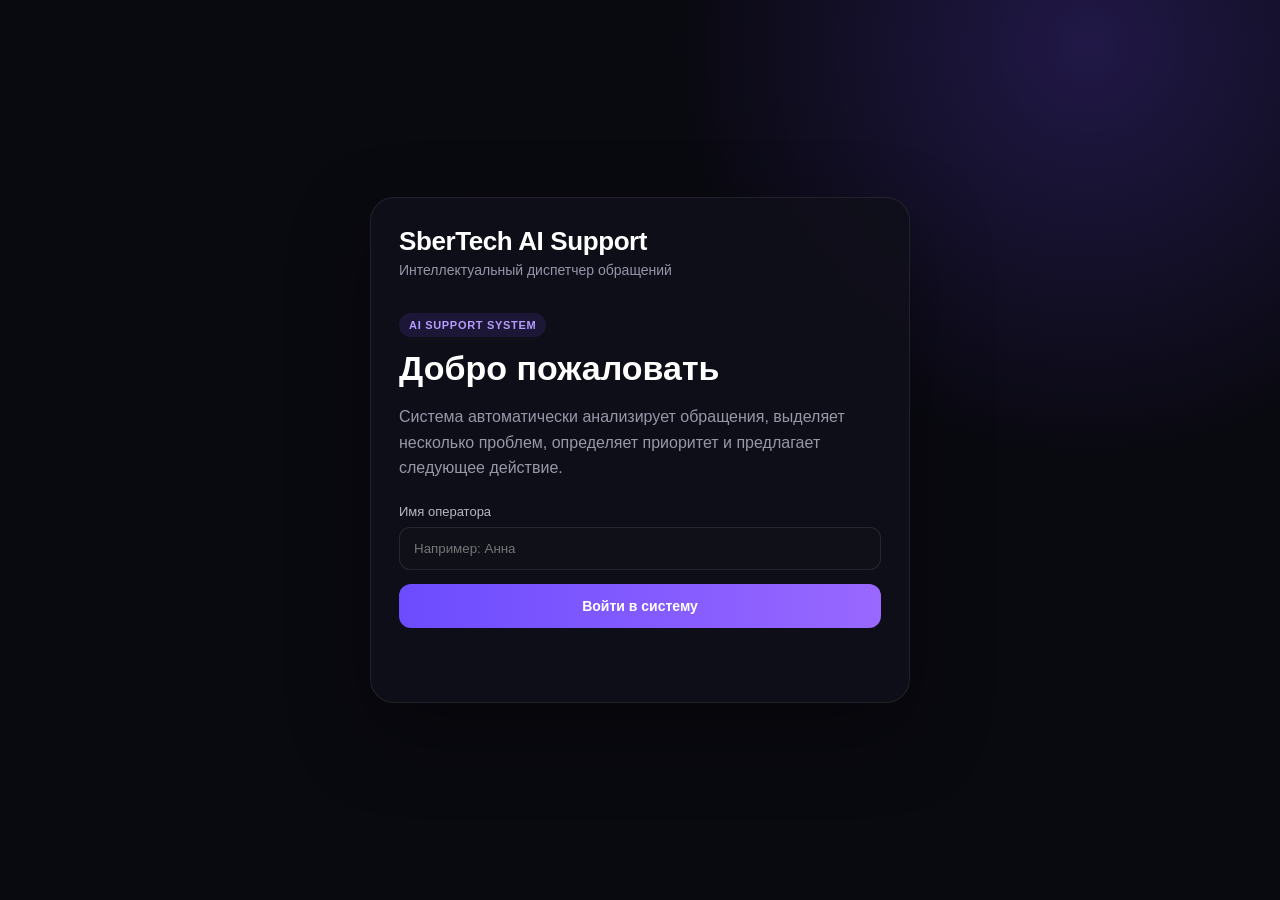
==== frontend/index.html @ ca97415d "Добавили frontend" ====
<!DOCTYPE html>
<html lang="ru">

<head>
    <meta charset="UTF-8">

    <meta
        name="viewport"
        content="width=device-width, initial-scale=1.0"
    >

    <title>SberTech AI Support</title>

    <link
        rel="stylesheet"
        href="css/style.css"
    >
</head>


<body class="login-page">

    <div class="login-wrapper">

        <div class="login-card">

            <div class="brand">

                <img
                    src="assets/logo.png"
                    alt="SberTech"
                    class="brand-logo"
                    onerror="this.style.display='none'"
                >

                <div>
                    <div class="brand-title">
                        SberTech AI Support
                    </div>

                    <div class="brand-subtitle">
                        Интеллектуальный диспетчер обращений
                    </div>
                </div>

            </div>


            <div class="login-content">

                <div class="badge">
                    AI SUPPORT SYSTEM
                </div>

                <h1>
                    Добро пожаловать
                </h1>

                <p>
                    Система автоматически анализирует обращения,
                    выделяет несколько проблем, определяет приоритет
                    и предлагает следующее действие.
                </p>


                <label for="operatorName">
                    Имя оператора
                </label>

                <input
                    id="operatorName"
                    class="input"
                    type="text"
                    placeholder="Например: Анна"
                >


                <button
                    id="loginButton"
                    class="primary-button"
                >
                    Войти в систему
                </button>


                <p
                    id="loginError"
                    class="error-text"
                ></p>

            </div>

        </div>

    </div>


    <script src="js/auth.js"></script>

</body>

</html>
---- frontend/css/style.css ----
/* =========================================
   ОБЩИЕ НАСТРОЙКИ
========================================= */

* {
    box-sizing: border-box;
}


html {
    scroll-behavior: smooth;
}


body {
    margin: 0;

    min-height: 100vh;

    font-family:
        Inter,
        Arial,
        Helvetica,
        sans-serif;

    background:
        radial-gradient(
            circle at 85% 5%,
            rgba(112, 74, 255, 0.23),
            transparent 30%
        ),
        #090910;

    color: #ffffff;
}


/* =========================================
   ОСНОВНОЙ КОНТЕЙНЕР
========================================= */

.app-container {
    width: 100%;

    max-width: 1550px;

    margin: 0 auto;

    padding:
        28px
        34px
        50px;
}


/* =========================================
   HEADER
========================================= */

.header {
    display: flex;

    justify-content: space-between;

    align-items: center;

    gap: 25px;

    margin-bottom: 28px;
}


.brand {
    display: flex;

    align-items: center;

    gap: 14px;
}


.brand-logo {
    width: 46px;
    height: 46px;

    object-fit: contain;

    border-radius: 12px;
}


.brand-title {
    font-size: 26px;

    font-weight: 800;

    letter-spacing: -0.4px;
}


.brand-subtitle {
    margin-top: 5px;

    color: #9696a8;

    font-size: 14px;
}


.header-right {
    display: flex;

    align-items: center;

    gap: 15px;
}


.online-status {
    display: flex;

    align-items: center;

    gap: 8px;

    padding:
        10px
        15px;

    background:
        rgba(71, 220, 145, 0.10);

    color: #63e7a6;

    border:
        1px solid
        rgba(71, 220, 145, 0.18);

    border-radius: 999px;

    font-size: 13px;
}


.online-dot {
    width: 8px;
    height: 8px;

    background: #50e49a;

    border-radius: 50%;

    box-shadow:
        0 0 12px
        rgba(80, 228, 154, 0.9);
}


.operator-name {
    color: #a8a8b7;

    font-size: 14px;
}


/* =========================================
   МЕТРИКИ
========================================= */

.metrics {
    display: grid;

    grid-template-columns:
        repeat(4, 1fr);

    gap: 15px;

    margin-bottom: 24px;
}


.metric-card {
    background:
        rgba(255, 255, 255, 0.035);

    border:
        1px solid
        rgba(255, 255, 255, 0.075);

    border-radius: 16px;

    padding: 17px 19px;
}


.metric-label {
    color: #8f8fa1;

    font-size: 13px;
}


.metric-value {
    margin-top: 7px;

    font-size: 25px;

    font-weight: 750;
}


/* =========================================
   ОСНОВНАЯ СЕТКА
========================================= */

.main-grid {
    display: grid;

    grid-template-columns:
        0.9fr
        1.35fr
        0.9fr;

    gap: 20px;

    align-items: start;
}


.panel {
    background:
        rgba(255, 255, 255, 0.025);

    border:
        1px solid
        rgba(255, 255, 255, 0.075);

    border-radius: 21px;

    padding: 22px;

    min-height: 530px;
}


.section-header {
    display: flex;

    align-items: flex-start;

    justify-content: space-between;

    gap: 15px;
}


.section-title {
    font-size: 19px;

    font-weight: 700;
}


.section-description {
    margin-top: 6px;

    margin-bottom: 20px;

    color: #8d8d9e;

    font-size: 13px;

    line-height: 1.5;
}


/* =========================================
   TEXTAREA
========================================= */

.message-input {
    display: block;

    width: 100%;

    height: 270px;

    resize: vertical;

    padding: 16px;

    background: #101018;

    color: white;

    border:
        1px solid
        rgba(255, 255, 255, 0.09);

    border-radius: 14px;

    outline: none;

    font: inherit;

    font-size: 14px;

    line-height: 1.55;

    transition:
        border-color 0.2s,
        box-shadow 0.2s;
}


.message-input::placeholder {
    color: #626273;
}


.message-input:focus {
    border-color: #7958ff;

    box-shadow:
        0 0 0 3px
        rgba(121, 88, 255, 0.10);
}


/* =========================================
   КНОПКИ
========================================= */

button {
    font-family: inherit;
}


.primary-button {
    width: 100%;

    margin-top: 14px;

    padding:
        14px
        16px;

    border: none;

    border-radius: 12px;

    background:
        linear-gradient(
            90deg,
            #6c4cff,
            #9968ff
        );

    color: white;

    font-size: 14px;

    font-weight: 700;

    cursor: pointer;

    transition:
        transform 0.15s,
        opacity 0.15s;
}


.primary-button:hover {
    opacity: 0.92;

    transform:
        translateY(-1px);
}


.primary-button:disabled {
    opacity: 0.55;

    cursor: not-allowed;

    transform: none;
}


.secondary-button {
    padding:
        9px
        12px;

    border:
        1px solid
        rgba(255, 255, 255, 0.10);

    border-radius: 9px;

    background:
        rgba(255, 255, 255, 0.055);

    color: white;

    cursor: pointer;
}


.secondary-button:hover {
    background:
        rgba(255, 255, 255, 0.09);
}


/* =========================================
   ПРИМЕР
========================================= */

.example-box {
    margin-top: 18px;

    padding: 15px;

    background:
        rgba(255, 255, 255, 0.025);

    border:
        1px solid
        rgba(255, 255, 255, 0.06);

    border-radius: 13px;
}


.example-title {
    color: #bba3ff;

    font-size: 12px;

    font-weight: 700;

    text-transform: uppercase;

    letter-spacing: 0.7px;
}


.example-box p {
    margin:
        10px
        0
        13px;

    color: #aaaaba;

    font-size: 13px;

    line-height: 1.55;
}


/* =========================================
   AI РЕЗУЛЬТАТЫ
========================================= */

.problem-card {
    margin-bottom: 15px;

    padding: 18px;

    background:
        linear-gradient(
            145deg,
            #161621,
            #201a34
        );

    border:
        1px solid
        rgba(255, 255, 255, 0.075);

    border-radius: 17px;
}


.problem-top {
    display: flex;

    align-items: center;

    justify-content: space-between;

    gap: 15px;
}


.problem-number {
    display: inline-block;

    padding:
        5px
        9px;

    background:
        rgba(121, 88, 255, 0.14);

    color: #b79fff;

    border-radius: 999px;

    font-size: 11px;

    font-weight: 700;
}


.problem-card h3 {
    margin:
        13px
        0
        7px;

    font-size: 18px;
}


.problem-description {
    margin: 0;

    color: #b0b0bf;

    font-size: 13px;

    line-height: 1.55;
}


.info-grid {
    display: grid;

    grid-template-columns:
        repeat(2, 1fr);

    gap: 10px;

    margin-top: 15px;
}


.info-item {
    padding: 11px;

    background:
        rgba(255, 255, 255, 0.025);

    border-radius: 10px;
}


.info-label {
    color: #777789;

    font-size: 10px;

    text-transform: uppercase;

    letter-spacing: 0.6px;
}


.info-value {
    margin-top: 5px;

    font-size: 13px;
}


.confidence {
    color: #5be09b;
}


.missing-box {
    margin-top: 14px;

    padding: 12px;

    color: #ffc870;

    background:
        rgba(255, 190, 87, 0.065);

    border:
        1px solid
        rgba(255, 190, 87, 0.10);

    border-radius: 10px;

    font-size: 13px;

    line-height: 1.5;
}


.complete-box {
    margin-top: 14px;

    padding: 12px;

    color: #5ee5a1;

    background:
        rgba(71, 220, 145, 0.055);

    border-radius: 10px;

    font-size: 13px;
}


/* =========================================
   ПРИОРИТЕТЫ
========================================= */

.priority {
    display: inline-flex;

    align-items: center;

    padding:
        5px
        9px;

    border-radius: 999px;

    font-size: 11px;

    font-weight: 700;

    text-transform: uppercase;
}


.priority-low {
    color: #6ce3ac;

    background:
        rgba(66, 207, 143, 0.12);
}


.priority-medium {
    color: #ffd179;

    background:
        rgba(255, 193, 87, 0.12);
}


.priority-high {
    color: #ff9a78;

    background:
        rgba(255, 112, 76, 0.13);
}


.priority-critical {
    color: #ff7180;

    background:
        rgba(255, 64, 90, 0.16);
}


/* =========================================
   ACTIONS
========================================= */

.action-card {
    margin-bottom: 14px;

    padding: 16px;

    background: #111119;

    border-left:
        3px solid #7753ff;

    border-radius: 11px;
}


.action-category {
    color: #8d75e8;

    font-size: 10px;

    font-weight: 700;

    text-transform: uppercase;

    letter-spacing: 0.7px;
}


.action-title {
    margin-top: 7px;

    font-weight: 700;

    font-size: 14px;
}


.action-response {
    margin-top: 10px;

    color: #a8a8b8;

    font-size: 12px;

    line-height: 1.55;
}


.empty-action {
    margin-top: 30px;

    color: #737385;

    text-align: center;

    line-height: 1.6;
}


/* =========================================
   EMPTY STATE
========================================= */

.empty-state {
    padding:
        70px
        20px;

    text-align: center;

    color: #7e7e90;
}


.empty-icon {
    margin-bottom: 15px;

    color: #9a7aff;

    font-size: 32px;
}


.empty-state h3 {
    margin-bottom: 8px;

    color: #b6b6c2;

    font-size: 16px;
}


.empty-state p {
    margin: 0;

    font-size: 13px;

    line-height: 1.6;
}


/* =========================================
   СЧЁТЧИК
========================================= */

.counter {
    padding:
        6px
        10px;

    background:
        rgba(121, 88, 255, 0.12);

    color: #b49cff;

    border-radius: 999px;

    font-size: 11px;
}


/* =========================================
   LOADING
========================================= */

.loading {
    display: flex;

    align-items: center;

    justify-content: center;

    gap: 12px;

    padding: 80px 20px;

    color: #aaaabb;
}


.spinner {
    width: 22px;
    height: 22px;

    border:
        3px solid
        rgba(255, 255, 255, 0.10);

    border-top-color: #8a65ff;

    border-radius: 50%;

    animation:
        spin 0.8s
        linear
        infinite;
}


@keyframes spin {
    to {
        transform:
            rotate(360deg);
    }
}


/* =========================================
   ОШИБКА
========================================= */

.error-box {
    margin-top: 20px;

    padding: 14px;

    color: #ff8791;

    background:
        rgba(255, 75, 94, 0.08);

    border:
        1px solid
        rgba(255, 75, 94, 0.13);

    border-radius: 11px;

    font-size: 13px;
}


.error-text {
    min-height: 20px;

    color: #ff7786;

    font-size: 13px;
}


/* =========================================
   LOGIN PAGE
========================================= */

.login-page {
    display: flex;

    align-items: center;

    justify-content: center;
}


.login-wrapper {
    width: 100%;

    max-width: 600px;

    padding: 30px;
}


.login-card {
    padding: 28px;

    background:
        rgba(16, 16, 26, 0.86);

    border:
        1px solid
        rgba(255, 255, 255, 0.08);

    border-radius: 24px;

    box-shadow:
        0 30px 80px
        rgba(0, 0, 0, 0.35);
}


.login-content {
    margin-top: 35px;
}


.login-content h1 {
    margin:
        12px
        0;

    font-size: 34px;
}


.login-content p {
    color: #9797a8;

    line-height: 1.6;
}


.badge {
    display: inline-block;

    padding:
        6px
        10px;

    color: #b69cff;

    background:
        rgba(121, 88, 255, 0.13);

    border-radius: 999px;

    font-size: 11px;

    font-weight: 700;

    letter-spacing: 0.7px;
}


.login-content label {
    display: block;

    margin:
        23px
        0
        8px;

    color: #b8b8c5;

    font-size: 13px;
}


.input {
    width: 100%;

    padding: 13px 14px;

    background: #101018;

    color: white;

    border:
        1px solid
        rgba(255,255,255,0.09);

    border-radius: 11px;

    outline: none;
}


.input:focus {
    border-color: #7958ff;
}


/* =========================================
   UTILITY
========================================= */

.hidden {
    display: none !important;
}


/* =========================================
   АДАПТИВ
========================================= */

@media (
    max-width: 1100px
) {

    .main-grid {
        grid-template-columns:
            1fr
            1fr;
    }

    .action-panel {
        grid-column:
            1 / -1;

        min-height: auto;
    }
}


@media (
    max-width: 800px
) {

    .app-container {
        padding: 20px;
    }


    .header {
        flex-direction: column;

        align-items: flex-start;
    }


    .metrics {
        grid-template-columns:
            repeat(2, 1fr);
    }


    .main-grid {
        grid-template-columns:
            1fr;
    }


    .action-panel {
        grid-column: auto;
    }


    .panel {
        min-height: auto;
    }
}


@media (
    max-width: 500px
) {

    .metrics {
        grid-template-columns:
            1fr;
    }


    .info-grid {
        grid-template-columns:
            1fr;
    }
}
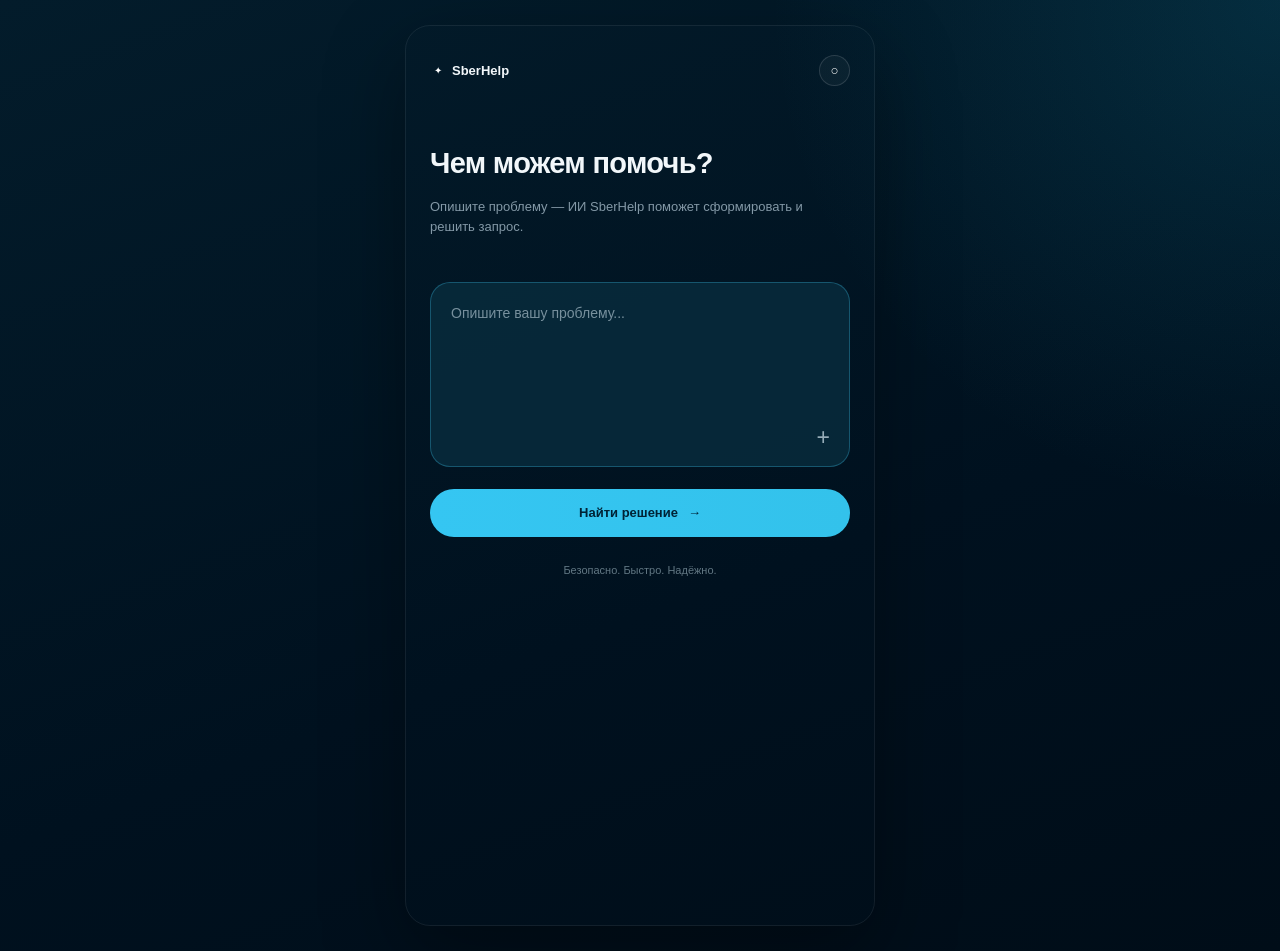
==== commit 33277985: "frontend" ====
--- a/frontend/index.html
+++ b/frontend/index.html
@@ -9,7 +9,7 @@
         content="width=device-width, initial-scale=1.0"
     >
 
-    <title>SberTech AI Support</title>
+    <title>SberHelp</title>
 
     <link
         rel="stylesheet"
@@ -17,85 +17,56 @@
     >
 </head>
 
+<body>
 
-<body class="login-page">
+    <div class="app">
 
-    <div class="login-wrapper">
+        <!-- ШАПКА -->
 
-        <div class="login-card">
+        <header class="header">
 
             <div class="brand">
 
                 <img
                     src="assets/logo.png"
-                    alt="SberTech"
+                    alt="SberHelp"
                     class="brand-logo"
                     onerror="this.style.display='none'"
                 >
 
-                <div>
-                    <div class="brand-title">
-                        SberTech AI Support
-                    </div>
+                <span class="brand-dot">
+                    ✦
+                </span>
 
-                    <div class="brand-subtitle">
-                        Интеллектуальный диспетчер обращений
-                    </div>
-                </div>
+                <span class="brand-name">
+                    SberHelp
+                </span>
 
             </div>
 
 
-            <div class="login-content">
+            <button
+                class="profile-button"
+                type="button"
+                aria-label="Профиль"
+            >
+                ○
+            </button>
 
-                <div class="badge">
-                    AI SUPPORT SYSTEM
-                </div>
-
-                <h1>
-                    Добро пожаловать
-                </h1>
-
-                <p>
-                    Система автоматически анализирует обращения,
-                    выделяет несколько проблем, определяет приоритет
-                    и предлагает следующее действие.
-                </p>
+        </header>
 
 
-                <label for="operatorName">
-                    Имя оператора
-                </label>
+        <!-- СЮДА JS БУДЕТ ВСТАВЛЯТЬ ЭКРАНЫ -->
 
-                <input
-                    id="operatorName"
-                    class="input"
-                    type="text"
-                    placeholder="Например: Анна"
-                >
-
-
-                <button
-                    id="loginButton"
-                    class="primary-button"
-                >
-                    Войти в систему
-                </button>
-
-
-                <p
-                    id="loginError"
-                    class="error-text"
-                ></p>
-
-            </div>
-
-        </div>
+        <main
+            id="screen"
+            class="screen"
+        ></main>
 
     </div>
 
 
-    <script src="js/auth.js"></script>
+    <script src="js/chat.js"></script>
 
 </body>
 
--- a/frontend/css/style.css
+++ b/frontend/css/style.css
@@ -1,364 +1,375 @@
-/* =========================================
-   ОБЩИЕ НАСТРОЙКИ
-========================================= */
+/* =====================================================
+   ОСНОВНЫЕ НАСТРОЙКИ
+===================================================== */
 
 * {
     box-sizing: border-box;
 }
 
 
-html {
-    scroll-behavior: smooth;
-}
-
-
+:root {
+
+    --bg-main: #00111f;
+
+    --bg-secondary: #062334;
+
+    --bg-card: #092b3c;
+
+    --border: rgba(
+        75,
+        201,
+        241,
+        0.23
+    );
+
+    --text-main: #f2f7fa;
+
+    --text-muted: #8398a6;
+
+    --cyan: #34c7f3;
+
+    --cyan-dark: #1596b7;
+
+    --green: #24d189;
+
+    --green-dark: #18aa71;
+
+    --error: #ff6473;
+}
+
+
+html,
 body {
+
     margin: 0;
 
-    min-height: 100vh;
+    min-height: 100%;
+
+    background:
+        radial-gradient(
+            circle at 100% 0%,
+            rgba(20, 150, 183, 0.18),
+            transparent 32%
+        ),
+        linear-gradient(
+            160deg,
+            #031c2b 0%,
+            #00111f 60%,
+            #000d18 100%
+        );
+
+    color: var(--text-main);
 
     font-family:
         Inter,
         Arial,
         Helvetica,
         sans-serif;
-
-    background:
-        radial-gradient(
-            circle at 85% 5%,
-            rgba(112, 74, 255, 0.23),
-            transparent 30%
-        ),
-        #090910;
-
-    color: #ffffff;
-}
-
-
-/* =========================================
-   ОСНОВНОЙ КОНТЕЙНЕР
-========================================= */
-
-.app-container {
+}
+
+
+body {
+
+    min-height: 100vh;
+}
+
+
+/* =====================================================
+   ПРИЛОЖЕНИЕ
+===================================================== */
+
+.app {
+
     width: 100%;
 
-    max-width: 1550px;
+    max-width: 470px;
+
+    min-height: 100vh;
 
     margin: 0 auto;
 
     padding:
-        28px
-        34px
-        50px;
-}
-
-
-/* =========================================
+        22px
+        24px
+        32px;
+}
+
+
+/* =====================================================
    HEADER
-========================================= */
+===================================================== */
 
 .header {
+
     display: flex;
 
     justify-content: space-between;
 
     align-items: center;
 
-    gap: 25px;
-
-    margin-bottom: 28px;
+    height: 45px;
 }
 
 
 .brand {
+
     display: flex;
 
     align-items: center;
 
-    gap: 14px;
+    gap: 7px;
 }
 
 
 .brand-logo {
-    width: 46px;
-    height: 46px;
+
+    width: 20px;
+
+    height: 20px;
 
     object-fit: contain;
-
-    border-radius: 12px;
-}
-
-
-.brand-title {
-    font-size: 26px;
-
-    font-weight: 800;
-
-    letter-spacing: -0.4px;
-}
-
-
-.brand-subtitle {
-    margin-top: 5px;
-
-    color: #9696a8;
+}
+
+
+.brand-dot {
+
+    display: flex;
+
+    align-items: center;
+
+    justify-content: center;
+
+    width: 15px;
+
+    height: 15px;
+
+    color: white;
+
+    font-size: 10px;
+}
+
+
+.brand-name {
+
+    font-size: 13px;
+
+    font-weight: 600;
+}
+
+
+.profile-button {
+
+    display: flex;
+
+    align-items: center;
+
+    justify-content: center;
+
+    width: 31px;
+
+    height: 31px;
+
+    border:
+
+        1px solid
+        rgba(255,255,255,0.13);
+
+    border-radius: 50%;
+
+    background:
+        rgba(255,255,255,0.035);
+
+    color: white;
+
+    cursor: pointer;
+}
+
+
+/* =====================================================
+   СТРАНИЦА
+===================================================== */
+
+.screen {
+
+    width: 100%;
+}
+
+
+.page {
+
+    min-height:
+        calc(100vh - 100px);
+}
+
+
+.page-content {
+
+    padding-top: 55px;
+}
+
+
+.page-title {
+
+    max-width: 370px;
+
+    margin: 0;
+
+    color: var(--text-main);
+
+    font-size: 29px;
+
+    line-height: 1.08;
+
+    font-weight: 750;
+
+    letter-spacing: -0.7px;
+}
+
+
+.page-description {
+
+    max-width: 380px;
+
+    margin:
+        18px
+        0
+        0;
+
+    color: var(--text-muted);
+
+    font-size: 13px;
+
+    line-height: 1.55;
+}
+
+
+/* =====================================================
+   START
+===================================================== */
+
+.input-card {
+
+    position: relative;
+
+    margin-top: 44px;
+}
+
+
+.large-textarea {
+
+    display: block;
+
+    width: 100%;
+
+    height: 185px;
+
+    resize: none;
+
+    padding:
+        20px
+        20px
+        42px;
+
+    color: white;
+
+    background:
+        rgba(8, 45, 62, 0.82);
+
+    border:
+
+        1px solid
+        rgba(61, 196, 235, 0.30);
+
+    border-radius: 20px;
+
+    outline: none;
+
+    font-family: inherit;
 
     font-size: 14px;
-}
-
-
-.header-right {
+
+    line-height: 1.5;
+
+    transition: 0.2s;
+}
+
+
+.large-textarea::placeholder {
+
+    color: #77909d;
+}
+
+
+.large-textarea:focus {
+
+    border-color: var(--cyan);
+
+    box-shadow:
+
+        0 0 0 3px
+        rgba(52,199,243,0.07);
+}
+
+
+.input-plus {
+
+    position: absolute;
+
+    right: 20px;
+
+    bottom: 16px;
+
+    color: #96acb8;
+
+    font-size: 23px;
+}
+
+
+/* =====================================================
+   КНОПКИ
+===================================================== */
+
+button {
+
+    font-family: inherit;
+}
+
+
+.main-button {
+
     display: flex;
 
+    justify-content: center;
+
     align-items: center;
 
-    gap: 15px;
-}
-
-
-.online-status {
-    display: flex;
-
-    align-items: center;
-
-    gap: 8px;
+    gap: 10px;
+
+    width: 100%;
+
+    min-height: 48px;
+
+    margin-top: 22px;
 
     padding:
-        10px
-        15px;
-
-    background:
-        rgba(71, 220, 145, 0.10);
-
-    color: #63e7a6;
-
-    border:
-        1px solid
-        rgba(71, 220, 145, 0.18);
-
-    border-radius: 999px;
-
-    font-size: 13px;
-}
-
-
-.online-dot {
-    width: 8px;
-    height: 8px;
-
-    background: #50e49a;
-
-    border-radius: 50%;
-
-    box-shadow:
-        0 0 12px
-        rgba(80, 228, 154, 0.9);
-}
-
-
-.operator-name {
-    color: #a8a8b7;
-
-    font-size: 14px;
-}
-
-
-/* =========================================
-   МЕТРИКИ
-========================================= */
-
-.metrics {
-    display: grid;
-
-    grid-template-columns:
-        repeat(4, 1fr);
-
-    gap: 15px;
-
-    margin-bottom: 24px;
-}
-
-
-.metric-card {
-    background:
-        rgba(255, 255, 255, 0.035);
-
-    border:
-        1px solid
-        rgba(255, 255, 255, 0.075);
-
-    border-radius: 16px;
-
-    padding: 17px 19px;
-}
-
-
-.metric-label {
-    color: #8f8fa1;
-
-    font-size: 13px;
-}
-
-
-.metric-value {
-    margin-top: 7px;
-
-    font-size: 25px;
-
-    font-weight: 750;
-}
-
-
-/* =========================================
-   ОСНОВНАЯ СЕТКА
-========================================= */
-
-.main-grid {
-    display: grid;
-
-    grid-template-columns:
-        0.9fr
-        1.35fr
-        0.9fr;
-
-    gap: 20px;
-
-    align-items: start;
-}
-
-
-.panel {
-    background:
-        rgba(255, 255, 255, 0.025);
-
-    border:
-        1px solid
-        rgba(255, 255, 255, 0.075);
-
-    border-radius: 21px;
-
-    padding: 22px;
-
-    min-height: 530px;
-}
-
-
-.section-header {
-    display: flex;
-
-    align-items: flex-start;
-
-    justify-content: space-between;
-
-    gap: 15px;
-}
-
-
-.section-title {
-    font-size: 19px;
-
-    font-weight: 700;
-}
-
-
-.section-description {
-    margin-top: 6px;
-
-    margin-bottom: 20px;
-
-    color: #8d8d9e;
-
-    font-size: 13px;
-
-    line-height: 1.5;
-}
-
-
-/* =========================================
-   TEXTAREA
-========================================= */
-
-.message-input {
-    display: block;
-
-    width: 100%;
-
-    height: 270px;
-
-    resize: vertical;
-
-    padding: 16px;
-
-    background: #101018;
-
-    color: white;
-
-    border:
-        1px solid
-        rgba(255, 255, 255, 0.09);
-
-    border-radius: 14px;
-
-    outline: none;
-
-    font: inherit;
-
-    font-size: 14px;
-
-    line-height: 1.55;
-
-    transition:
-        border-color 0.2s,
-        box-shadow 0.2s;
-}
-
-
-.message-input::placeholder {
-    color: #626273;
-}
-
-
-.message-input:focus {
-    border-color: #7958ff;
-
-    box-shadow:
-        0 0 0 3px
-        rgba(121, 88, 255, 0.10);
-}
-
-
-/* =========================================
-   КНОПКИ
-========================================= */
-
-button {
-    font-family: inherit;
-}
-
-
-.primary-button {
-    width: 100%;
-
-    margin-top: 14px;
-
-    padding:
-        14px
-        16px;
+        0
+        18px;
 
     border: none;
 
-    border-radius: 12px;
-
-    background:
+    border-radius: 24px;
+
+    background:
+
         linear-gradient(
             90deg,
-            #6c4cff,
-            #9968ff
+            #35c6f2,
+            #33c2eb
         );
 
-    color: white;
-
-    font-size: 14px;
+    color: #002336;
+
+    font-size: 13px;
 
     font-weight: 700;
 
@@ -366,148 +377,729 @@
 
     transition:
         transform 0.15s,
-        opacity 0.15s;
-}
-
-
-.primary-button:hover {
-    opacity: 0.92;
+        filter 0.15s;
+}
+
+
+.main-button:hover {
+
+    filter: brightness(1.07);
 
     transform:
         translateY(-1px);
 }
 
 
-.primary-button:disabled {
-    opacity: 0.55;
-
-    cursor: not-allowed;
-
-    transform: none;
-}
-
-
-.secondary-button {
+.green-button {
+
+    min-height: 43px;
+
     padding:
-        9px
+        0
+        20px;
+
+    border: none;
+
+    border-radius: 22px;
+
+    background:
+
+        linear-gradient(
+            90deg,
+            #16ba78,
+            #25d18b
+        );
+
+    color: #002519;
+
+    font-weight: 700;
+
+    font-size: 12px;
+
+    cursor: pointer;
+}
+
+
+.outline-button {
+
+    min-height: 43px;
+
+    padding:
+        0
+        17px;
+
+    border:
+
+        1px solid
+        rgba(66, 199, 235, 0.35);
+
+    border-radius: 22px;
+
+    background:
+        rgba(7,42,57,0.7);
+
+    color: #d6e5eb;
+
+    font-size: 12px;
+
+    cursor: pointer;
+}
+
+
+.text-button {
+
+    padding: 0;
+
+    border: none;
+
+    background: none;
+
+    color: #7e9aa8;
+
+    cursor: pointer;
+
+    font-size: 12px;
+}
+
+
+.bottom-note {
+
+    margin-top: 27px;
+
+    color: #617783;
+
+    font-size: 11px;
+
+    text-align: center;
+}
+
+
+/* =====================================================
+   ANALYSIS
+===================================================== */
+
+.ai-orb-wrapper {
+
+    display: flex;
+
+    justify-content: center;
+
+    align-items: center;
+
+    height: 230px;
+}
+
+
+.ai-orb {
+
+    position: relative;
+
+    display: flex;
+
+    align-items: center;
+
+    justify-content: center;
+
+    width: 105px;
+
+    height: 105px;
+
+    border-radius: 50%;
+
+    background:
+
+        radial-gradient(
+            circle,
+            rgba(51, 218, 160, 0.45),
+            rgba(48, 193, 239, 0.30) 32%,
+            rgba(16, 106, 157, 0.15) 54%,
+            transparent 70%
+        );
+
+    box-shadow:
+
+        0 0 35px
+        rgba(46,193,237,0.37);
+
+    animation:
+        orbPulse
+        1.8s
+        infinite ease-in-out;
+}
+
+
+.ai-orb-core {
+
+    width: 22px;
+
+    height: 22px;
+
+    border-radius: 50%;
+
+    background: #38e1aa;
+
+    filter: blur(5px);
+
+    box-shadow:
+
+        0 0 28px
+        #35cef1;
+}
+
+
+@keyframes orbPulse {
+
+    0%,
+    100% {
+
+        transform:
+            scale(0.94);
+
+        opacity: 0.8;
+    }
+
+    50% {
+
+        transform:
+            scale(1.08);
+
+        opacity: 1;
+    }
+}
+
+
+.analysis-card {
+
+    margin-top: 5px;
+
+    padding:
+        24px;
+
+    background:
+        rgba(7, 42, 57, 0.85);
+
+    border:
+
+        1px solid
+        rgba(65, 194, 230, 0.25);
+
+    border-radius: 20px;
+}
+
+
+.analysis-row {
+
+    display: flex;
+
+    align-items: center;
+
+    gap: 10px;
+
+    min-height: 30px;
+
+    color: #c7dae2;
+
+    font-size: 12px;
+}
+
+
+.check {
+
+    color: #31d495;
+
+    font-weight: bold;
+}
+
+
+.muted-analysis {
+
+    color: #748c98;
+}
+
+
+.loader-dot {
+
+    display: inline-block;
+
+    width: 6px;
+
+    height: 6px;
+
+    border-radius: 50%;
+
+    background: var(--cyan);
+
+    animation:
+        blink
+        1s
+        infinite;
+}
+
+
+@keyframes blink {
+
+    50% {
+
+        opacity: 0.25;
+    }
+}
+
+
+/* =====================================================
+   QUESTIONS
+===================================================== */
+
+.question-page {
+
+    padding-top: 42px;
+}
+
+
+.question-counter {
+
+    display: inline-flex;
+
+    align-items: center;
+
+    min-height: 27px;
+
+    margin-bottom: 18px;
+
+    padding:
+        0
         12px;
 
+    border-radius: 14px;
+
+    background:
+        rgba(47, 197, 240, 0.10);
+
     border:
+
         1px solid
-        rgba(255, 255, 255, 0.10);
-
-    border-radius: 9px;
-
-    background:
-        rgba(255, 255, 255, 0.055);
-
-    color: white;
-
-    cursor: pointer;
-}
-
-
-.secondary-button:hover {
-    background:
-        rgba(255, 255, 255, 0.09);
-}
-
-
-/* =========================================
-   ПРИМЕР
-========================================= */
-
-.example-box {
-    margin-top: 18px;
-
-    padding: 15px;
-
-    background:
-        rgba(255, 255, 255, 0.025);
-
-    border:
-        1px solid
-        rgba(255, 255, 255, 0.06);
-
-    border-radius: 13px;
-}
-
-
-.example-title {
-    color: #bba3ff;
-
-    font-size: 12px;
+        rgba(47, 197, 240, 0.20);
+
+    color: #52cff3;
+
+    font-size: 11px;
 
     font-weight: 700;
-
-    text-transform: uppercase;
-
-    letter-spacing: 0.7px;
-}
-
-
-.example-box p {
-    margin:
-        10px
-        0
-        13px;
-
-    color: #aaaaba;
-
-    font-size: 13px;
-
-    line-height: 1.55;
-}
-
-
-/* =========================================
-   AI РЕЗУЛЬТАТЫ
-========================================= */
-
-.problem-card {
-    margin-bottom: 15px;
-
-    padding: 18px;
-
-    background:
+}
+
+
+/* ПЛАШКА С ВОПРОСОМ */
+
+.question-card {
+
+    margin-top: 37px;
+
+    padding:
+        19px
+        19px
+        20px;
+
+    background:
+
         linear-gradient(
             145deg,
-            #161621,
-            #201a34
+            rgba(8, 44, 60, 0.94),
+            rgba(7, 37, 52, 0.93)
         );
 
     border:
+
         1px solid
-        rgba(255, 255, 255, 0.075);
+        rgba(58, 192, 231, 0.24);
 
     border-radius: 17px;
 }
 
 
-.problem-top {
+.question-label {
+
+    margin-bottom: 9px;
+
+    color: #46c9ef;
+
+    font-size: 10px;
+
+    font-weight: 700;
+
+    text-transform: uppercase;
+
+    letter-spacing: 0.6px;
+}
+
+
+.question-text {
+
+    color: #e8f3f7;
+
+    font-size: 15px;
+
+    font-weight: 600;
+
+    line-height: 1.45;
+}
+
+
+/* ПОЛЕ ОТВЕТА */
+
+.question-textarea {
+
+    display: block;
+
+    width: 100%;
+
+    height: 145px;
+
+    margin-top: 15px;
+
+    resize: none;
+
+    padding: 17px;
+
+    background:
+        rgba(8, 45, 62, 0.82);
+
+    color: white;
+
+    border:
+
+        1px solid
+        rgba(61, 196, 235, 0.27);
+
+    border-radius: 16px;
+
+    outline: none;
+
+    font-family: inherit;
+
+    font-size: 13px;
+
+    line-height: 1.55;
+
+    transition: 0.2s;
+}
+
+
+.question-textarea::placeholder {
+
+    color: #708895;
+}
+
+
+.question-textarea:focus {
+
+    border-color: var(--cyan);
+
+    box-shadow:
+
+        0 0 0 3px
+        rgba(52,199,243,0.06);
+}
+
+
+.question-button {
+
+    margin-top: 105px;
+
+    background:
+
+        linear-gradient(
+            90deg,
+            #1399b4,
+            #1cc281
+        );
+
+    color: white;
+}
+
+
+/* =====================================================
+   INPUT ERROR
+===================================================== */
+
+.input-error {
+
+    border-color:
+        var(--error) !important;
+
+    box-shadow:
+
+        0 0 0 3px
+        rgba(255,100,115,0.08) !important;
+}
+
+
+/* =====================================================
+   CONFIRM
+===================================================== */
+
+.problem-summary-card {
+
+    margin-top: 37px;
+
+    padding: 21px;
+
+    background:
+        rgba(7, 42, 57, 0.84);
+
+    border:
+
+        1px solid
+        rgba(59, 195, 233, 0.25);
+
+    border-radius: 18px;
+}
+
+
+.summary-label {
+
+    margin-bottom: 16px;
+
+    color: #40c7ed;
+
+    font-size: 10px;
+
+    font-weight: 700;
+
+    text-transform: uppercase;
+
+    letter-spacing: 0.5px;
+}
+
+
+.summary-text {
+
+    color: #e0edf2;
+
+    font-size: 14px;
+
+    font-weight: 600;
+
+    line-height: 1.5;
+}
+
+
+.problem-summary-card
+.text-button {
+
+    margin-top: 19px;
+}
+
+
+.confirm-buttons {
+
+    display: grid;
+
+    grid-template-columns:
+        1fr
+        1fr;
+
+    gap: 11px;
+
+    margin-top: 82px;
+}
+
+
+/* =====================================================
+   SOLUTION
+===================================================== */
+
+.solution-list {
+
+    margin-top: 39px;
+}
+
+
+.solution-item {
+
     display: flex;
 
+    align-items: flex-start;
+
+    gap: 15px;
+
+    margin-bottom: 27px;
+}
+
+
+.solution-number {
+
+    flex-shrink: 0;
+
+    display: flex;
+
     align-items: center;
 
-    justify-content: space-between;
-
-    gap: 15px;
-}
-
-
-.problem-number {
-    display: inline-block;
-
-    padding:
-        5px
-        9px;
-
-    background:
-        rgba(121, 88, 255, 0.14);
-
-    color: #b79fff;
-
-    border-radius: 999px;
+    justify-content: center;
+
+    width: 31px;
+
+    height: 31px;
+
+    border-radius: 50%;
+
+    background: #35c6f2;
+
+    color: #00283a;
+
+    font-size: 12px;
+
+    font-weight: 800;
+}
+
+
+.solution-text {
+
+    padding-top: 6px;
+
+    color: #c5d7de;
+
+    font-size: 13px;
+
+    line-height: 1.45;
+}
+
+
+.help-question {
+
+    margin-top: 42px;
+
+    color: #d9e7ec;
+
+    font-size: 12px;
+
+    font-weight: 600;
+}
+
+
+.answer-buttons {
+
+    display: flex;
+
+    flex-wrap: wrap;
+
+    gap: 10px;
+
+    margin-top: 15px;
+}
+
+
+/* =====================================================
+   SUCCESS
+===================================================== */
+
+.success-page {
+
+    text-align: left;
+}
+
+
+.success-icon-wrapper {
+
+    display: flex;
+
+    justify-content: center;
+
+    margin:
+        90px
+        0
+        105px;
+}
+
+
+.success-icon {
+
+    display: flex;
+
+    align-items: center;
+
+    justify-content: center;
+
+    width: 105px;
+
+    height: 105px;
+
+    border-radius: 50%;
+
+    background:
+
+        radial-gradient(
+            circle,
+            rgba(48, 220, 160, 0.50),
+            rgba(41, 187, 226, 0.28) 45%,
+            transparent 70%
+        );
+
+    color: #dffdf1;
+
+    font-size: 48px;
+
+    font-weight: bold;
+
+    box-shadow:
+
+        0 0 40px
+        rgba(46, 190, 235, 0.35);
+}
+
+
+.home-link {
+
+    display: block;
+
+    margin:
+        18px
+        auto
+        0;
+}
+
+
+/* =====================================================
+   SUPPORT
+===================================================== */
+
+.support-plane {
+
+    margin:
+        70px
+        0
+        65px;
+
+    color: #35c7f1;
+
+    font-size: 70px;
+
+    text-align: center;
+
+    transform:
+        rotate(-12deg);
+}
+
+
+.support-card {
+
+    padding: 20px;
+
+    background:
+        rgba(7, 42, 57, 0.86);
+
+    border:
+
+        1px solid
+        rgba(59, 195, 233, 0.24);
+
+    border-radius: 17px;
+}
+
+
+.support-title {
+
+    margin-bottom: 14px;
+
+    color: #43c9ef;
 
     font-size: 11px;
 
@@ -515,572 +1107,124 @@
 }
 
 
-.problem-card h3 {
-    margin:
-        13px
-        0
-        7px;
-
-    font-size: 18px;
-}
-
-
-.problem-description {
-    margin: 0;
-
-    color: #b0b0bf;
-
-    font-size: 13px;
-
-    line-height: 1.55;
-}
-
-
-.info-grid {
-    display: grid;
-
-    grid-template-columns:
-        repeat(2, 1fr);
-
-    gap: 10px;
-
-    margin-top: 15px;
-}
-
-
-.info-item {
-    padding: 11px;
-
-    background:
-        rgba(255, 255, 255, 0.025);
-
-    border-radius: 10px;
-}
-
-
-.info-label {
-    color: #777789;
-
-    font-size: 10px;
-
-    text-transform: uppercase;
-
-    letter-spacing: 0.6px;
-}
-
-
-.info-value {
-    margin-top: 5px;
-
-    font-size: 13px;
-}
-
-
-.confidence {
-    color: #5be09b;
-}
-
-
-.missing-box {
-    margin-top: 14px;
-
-    padding: 12px;
-
-    color: #ffc870;
-
-    background:
-        rgba(255, 190, 87, 0.065);
-
-    border:
-        1px solid
-        rgba(255, 190, 87, 0.10);
-
-    border-radius: 10px;
-
-    font-size: 13px;
-
-    line-height: 1.5;
-}
-
-
-.complete-box {
-    margin-top: 14px;
-
-    padding: 12px;
-
-    color: #5ee5a1;
-
-    background:
-        rgba(71, 220, 145, 0.055);
-
-    border-radius: 10px;
-
-    font-size: 13px;
-}
-
-
-/* =========================================
-   ПРИОРИТЕТЫ
-========================================= */
-
-.priority {
-    display: inline-flex;
-
-    align-items: center;
-
-    padding:
-        5px
-        9px;
-
-    border-radius: 999px;
-
-    font-size: 11px;
-
-    font-weight: 700;
-
-    text-transform: uppercase;
-}
-
-
-.priority-low {
-    color: #6ce3ac;
-
-    background:
-        rgba(66, 207, 143, 0.12);
-}
-
-
-.priority-medium {
-    color: #ffd179;
-
-    background:
-        rgba(255, 193, 87, 0.12);
-}
-
-
-.priority-high {
-    color: #ff9a78;
-
-    background:
-        rgba(255, 112, 76, 0.13);
-}
-
-
-.priority-critical {
-    color: #ff7180;
-
-    background:
-        rgba(255, 64, 90, 0.16);
-}
-
-
-/* =========================================
-   ACTIONS
-========================================= */
-
-.action-card {
-    margin-bottom: 14px;
-
-    padding: 16px;
-
-    background: #111119;
-
-    border-left:
-        3px solid #7753ff;
-
-    border-radius: 11px;
-}
-
-
-.action-category {
-    color: #8d75e8;
-
-    font-size: 10px;
-
-    font-weight: 700;
-
-    text-transform: uppercase;
-
-    letter-spacing: 0.7px;
-}
-
-
-.action-title {
-    margin-top: 7px;
-
-    font-weight: 700;
-
-    font-size: 14px;
-}
-
-
-.action-response {
-    margin-top: 10px;
-
-    color: #a8a8b8;
+.support-row {
+
+    margin-top: 11px;
+
+    color: #b5c9d1;
 
     font-size: 12px;
-
-    line-height: 1.55;
-}
-
-
-.empty-action {
-    margin-top: 30px;
-
-    color: #737385;
-
-    text-align: center;
-
-    line-height: 1.6;
-}
-
-
-/* =========================================
-   EMPTY STATE
-========================================= */
-
-.empty-state {
-    padding:
-        70px
-        20px;
-
-    text-align: center;
-
-    color: #7e7e90;
-}
-
-
-.empty-icon {
-    margin-bottom: 15px;
-
-    color: #9a7aff;
-
-    font-size: 32px;
-}
-
-
-.empty-state h3 {
-    margin-bottom: 8px;
-
-    color: #b6b6c2;
-
-    font-size: 16px;
-}
-
-
-.empty-state p {
-    margin: 0;
-
-    font-size: 13px;
-
-    line-height: 1.6;
-}
-
-
-/* =========================================
-   СЧЁТЧИК
-========================================= */
-
-.counter {
-    padding:
-        6px
-        10px;
-
-    background:
-        rgba(121, 88, 255, 0.12);
-
-    color: #b49cff;
-
-    border-radius: 999px;
-
-    font-size: 11px;
-}
-
-
-/* =========================================
-   LOADING
-========================================= */
-
-.loading {
-    display: flex;
-
-    align-items: center;
-
-    justify-content: center;
-
-    gap: 12px;
-
-    padding: 80px 20px;
-
-    color: #aaaabb;
-}
-
-
-.spinner {
-    width: 22px;
-    height: 22px;
-
-    border:
-        3px solid
-        rgba(255, 255, 255, 0.10);
-
-    border-top-color: #8a65ff;
-
-    border-radius: 50%;
+}
+
+
+/* =====================================================
+   ANIMATION
+===================================================== */
+
+.fade-in {
 
     animation:
-        spin 0.8s
-        linear
-        infinite;
-}
-
-
-@keyframes spin {
+
+        fadeIn
+        0.28s
+        ease;
+}
+
+
+@keyframes fadeIn {
+
+    from {
+
+        opacity: 0;
+
+        transform:
+            translateY(5px);
+    }
+
     to {
+
+        opacity: 1;
+
         transform:
-            rotate(360deg);
+            translateY(0);
     }
 }
 
 
-/* =========================================
-   ОШИБКА
-========================================= */
-
-.error-box {
-    margin-top: 20px;
-
-    padding: 14px;
-
-    color: #ff8791;
-
-    background:
-        rgba(255, 75, 94, 0.08);
-
-    border:
-        1px solid
-        rgba(255, 75, 94, 0.13);
-
-    border-radius: 11px;
-
-    font-size: 13px;
-}
-
-
-.error-text {
-    min-height: 20px;
-
-    color: #ff7786;
-
-    font-size: 13px;
-}
-
-
-/* =========================================
-   LOGIN PAGE
-========================================= */
-
-.login-page {
-    display: flex;
-
-    align-items: center;
-
-    justify-content: center;
-}
-
-
-.login-wrapper {
-    width: 100%;
-
-    max-width: 600px;
-
-    padding: 30px;
-}
-
-
-.login-card {
-    padding: 28px;
-
-    background:
-        rgba(16, 16, 26, 0.86);
-
-    border:
-        1px solid
-        rgba(255, 255, 255, 0.08);
-
-    border-radius: 24px;
-
-    box-shadow:
-        0 30px 80px
-        rgba(0, 0, 0, 0.35);
-}
-
-
-.login-content {
-    margin-top: 35px;
-}
-
-
-.login-content h1 {
-    margin:
-        12px
-        0;
-
-    font-size: 34px;
-}
-
-
-.login-content p {
-    color: #9797a8;
-
-    line-height: 1.6;
-}
-
-
-.badge {
-    display: inline-block;
-
-    padding:
-        6px
-        10px;
-
-    color: #b69cff;
-
-    background:
-        rgba(121, 88, 255, 0.13);
-
-    border-radius: 999px;
-
-    font-size: 11px;
-
-    font-weight: 700;
-
-    letter-spacing: 0.7px;
-}
-
-
-.login-content label {
-    display: block;
-
-    margin:
-        23px
-        0
-        8px;
-
-    color: #b8b8c5;
-
-    font-size: 13px;
-}
-
-
-.input {
-    width: 100%;
-
-    padding: 13px 14px;
-
-    background: #101018;
-
-    color: white;
-
-    border:
-        1px solid
-        rgba(255,255,255,0.09);
-
-    border-radius: 11px;
-
-    outline: none;
-}
-
-
-.input:focus {
-    border-color: #7958ff;
-}
-
-
-/* =========================================
-   UTILITY
-========================================= */
-
-.hidden {
-    display: none !important;
-}
-
-
-/* =========================================
-   АДАПТИВ
-========================================= */
+/* =====================================================
+   DESKTOP
+===================================================== */
 
 @media (
-    max-width: 1100px
+    min-width: 700px
 ) {
 
-    .main-grid {
-        grid-template-columns:
-            1fr
-            1fr;
+    body {
+
+        display: flex;
+
+        justify-content: center;
     }
 
-    .action-panel {
-        grid-column:
-            1 / -1;
-
-        min-height: auto;
+
+    .app {
+
+        margin-top: 25px;
+
+        margin-bottom: 25px;
+
+        min-height:
+            calc(100vh - 50px);
+
+        border:
+
+            1px solid
+            rgba(255,255,255,0.07);
+
+        border-radius: 25px;
+
+        box-shadow:
+
+            0 30px 80px
+            rgba(0,0,0,0.35);
     }
 }
 
 
+/* =====================================================
+   SMALL PHONES
+===================================================== */
+
 @media (
-    max-width: 800px
+    max-width: 400px
 ) {
 
-    .app-container {
-        padding: 20px;
+    .app {
+
+        padding:
+            18px
+            18px
+            28px;
     }
 
 
-    .header {
-        flex-direction: column;
-
-        align-items: flex-start;
+    .page-title {
+
+        font-size: 26px;
     }
 
 
-    .metrics {
-        grid-template-columns:
-            repeat(2, 1fr);
+    .question-button {
+
+        margin-top: 70px;
     }
 
 
-    .main-grid {
+    .confirm-buttons {
+
         grid-template-columns:
             1fr;
-    }
-
-
-    .action-panel {
-        grid-column: auto;
-    }
-
-
-    .panel {
-        min-height: auto;
-    }
-}
-
-
-@media (
-    max-width: 500px
-) {
-
-    .metrics {
-        grid-template-columns:
-            1fr;
-    }
-
-
-    .info-grid {
-        grid-template-columns:
-            1fr;
+
+        margin-top: 55px;
     }
 }
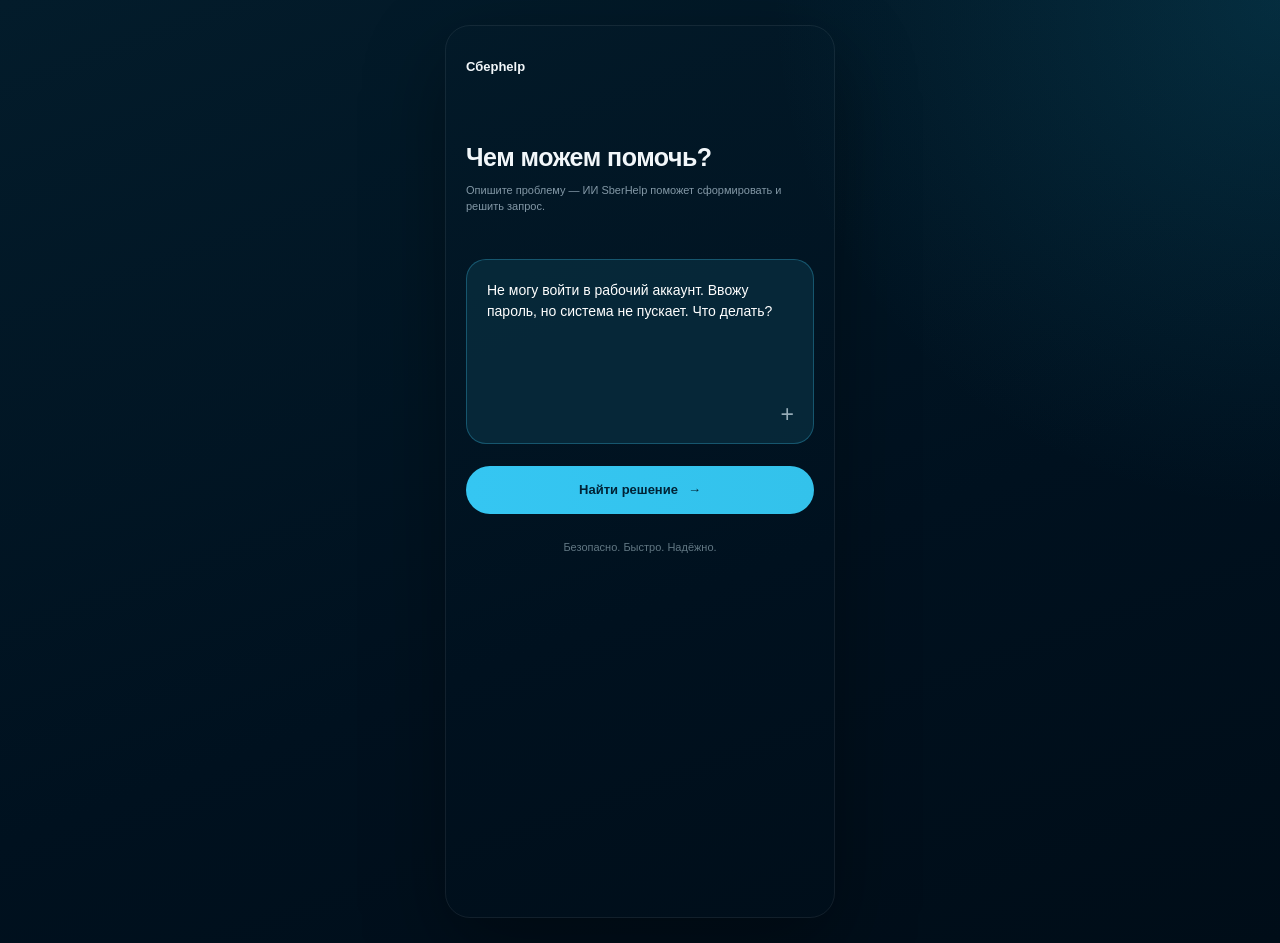
==== commit f70ae378: "поменяли немного дизайн" ====
--- a/frontend/index.html
+++ b/frontend/index.html
@@ -2,6 +2,7 @@
 <html lang="ru">
 
 <head>
+
     <meta charset="UTF-8">
 
     <meta
@@ -15,48 +16,24 @@
         rel="stylesheet"
         href="css/style.css"
     >
+
 </head>
 
 <body>
 
     <div class="app">
 
-        <!-- ШАПКА -->
-
         <header class="header">
 
             <div class="brand">
 
-                <img
-                    src="assets/logo.png"
-                    alt="SberHelp"
-                    class="brand-logo"
-                    onerror="this.style.display='none'"
-                >
-
-                <span class="brand-dot">
-                    ✦
-                </span>
-
                 <span class="brand-name">
-                    SberHelp
-                </span>
+                  Сберhelp
+                 </span>
 
             </div>
 
-
-            <button
-                class="profile-button"
-                type="button"
-                aria-label="Профиль"
-            >
-                ○
-            </button>
-
         </header>
-
-
-        <!-- СЮДА JS БУДЕТ ВСТАВЛЯТЬ ЭКРАНЫ -->
 
         <main
             id="screen"
--- a/frontend/css/style.css
+++ b/frontend/css/style.css
@@ -82,16 +82,13 @@
 
     width: 100%;
 
-    max-width: 470px;
+    max-width: 390px;
 
     min-height: 100vh;
 
     margin: 0 auto;
 
-    padding:
-        22px
-        24px
-        32px;
+    padding: 18px 20px 28px;
 }
 
 
@@ -210,38 +207,34 @@
 
 .page-title {
 
-    max-width: 370px;
+    max-width: 330px;
 
     margin: 0;
 
     color: var(--text-main);
 
-    font-size: 29px;
+    font-size: 25px;
 
     line-height: 1.08;
 
     font-weight: 750;
 
-    letter-spacing: -0.7px;
+    letter-spacing: -0.5px;
 }
 
 
 .page-description {
 
-    max-width: 380px;
-
-    margin:
-        18px
-        0
-        0;
+    max-width: 330px;
+
+    margin-top: 12px;
 
     color: var(--text-muted);
 
-    font-size: 13px;
-
-    line-height: 1.55;
-}
-
+    font-size: 11px;
+
+    line-height: 1.45;
+}
 
 /* =====================================================
    START
@@ -691,27 +684,21 @@
 
 .question-card {
 
-    margin-top: 37px;
-
-    padding:
-        19px
-        19px
-        20px;
-
-    background:
-
-        linear-gradient(
-            145deg,
-            rgba(8, 44, 60, 0.94),
-            rgba(7, 37, 52, 0.93)
-        );
-
-    border:
-
-        1px solid
-        rgba(58, 192, 231, 0.24);
-
-    border-radius: 17px;
+    margin-top: 34px;
+
+    padding: 18px;
+
+    min-height: 75px;
+
+    display: flex;
+
+    align-items: center;
+
+    background: #092b3c;
+
+    border: 1px solid rgba(52, 199, 243, 0.25);
+
+    border-radius: 16px;
 }
 
 
@@ -735,11 +722,11 @@
 
     color: #e8f3f7;
 
-    font-size: 15px;
+    font-size: 13px;
 
     font-weight: 600;
 
-    line-height: 1.45;
+    line-height: 1.35;
 }
 
 
@@ -751,23 +738,19 @@
 
     width: 100%;
 
-    height: 145px;
-
-    margin-top: 15px;
+    height: 105px;
+
+    margin-top: 16px;
 
     resize: none;
 
     padding: 17px;
 
-    background:
-        rgba(8, 45, 62, 0.82);
+    background: #092b3c;
 
     color: white;
 
-    border:
-
-        1px solid
-        rgba(61, 196, 235, 0.27);
+    border: 1px solid rgba(52, 199, 243, 0.25);
 
     border-radius: 16px;
 
@@ -777,9 +760,7 @@
 
     font-size: 13px;
 
-    line-height: 1.55;
-
-    transition: 0.2s;
+    line-height: 1.5;
 }
 
 
@@ -802,17 +783,17 @@
 
 .question-button {
 
-    margin-top: 105px;
-
-    background:
-
-        linear-gradient(
-            90deg,
-            #1399b4,
-            #1cc281
-        );
+    margin-top: 180px;
+
+    background: linear-gradient(
+        90deg,
+        #159bb4,
+        #18c27f
+    );
 
     color: white;
+
+    font-size: 12px;
 }
 
 
@@ -838,19 +819,15 @@
 
 .problem-summary-card {
 
-    margin-top: 37px;
-
-    padding: 21px;
-
-    background:
-        rgba(7, 42, 57, 0.84);
-
-    border:
-
-        1px solid
-        rgba(59, 195, 233, 0.25);
-
-    border-radius: 18px;
+    margin-top: 34px;
+
+    padding: 18px;
+
+    background: #092b3c;
+
+    border: 1px solid rgba(52, 199, 243, 0.25);
+
+    border-radius: 16px;
 }
 
 
@@ -893,15 +870,12 @@
 
     display: grid;
 
-    grid-template-columns:
-        1fr
-        1fr;
-
-    gap: 11px;
-
-    margin-top: 82px;
-}
-
+    grid-template-columns: 1fr 1fr;
+
+    gap: 10px;
+
+    margin-top: 70px;
+}
 
 /* =====================================================
    SOLUTION
@@ -1018,33 +992,29 @@
 
     justify-content: center;
 
-    width: 105px;
-
-    height: 105px;
+    width: 90px;
+
+    height: 90px;
 
     border-radius: 50%;
 
-    background:
-
-        radial-gradient(
-            circle,
-            rgba(48, 220, 160, 0.50),
-            rgba(41, 187, 226, 0.28) 45%,
-            transparent 70%
-        );
+    background: radial-gradient(
+        circle,
+        rgba(48, 220, 160, 0.50),
+        rgba(41, 187, 226, 0.28) 45%,
+        transparent 70%
+    );
 
     color: #dffdf1;
 
-    font-size: 48px;
+    font-size: 39px;
 
     font-weight: bold;
 
     box-shadow:
-
         0 0 40px
         rgba(46, 190, 235, 0.35);
 }
-
 
 .home-link {
 
@@ -1063,19 +1033,19 @@
 
 .support-plane {
 
-    margin:
-        70px
-        0
-        65px;
-
-    color: #35c7f1;
-
-    font-size: 70px;
+    margin: 65px 0 60px;
+
+    color: #31c6ef;
+
+    font-size: 58px;
 
     text-align: center;
 
-    transform:
-        rotate(-12deg);
+    transform: rotate(-8deg);
+
+    text-shadow:
+        0 0 20px
+        rgba(49, 198, 239, 0.25);
 }
 
 
@@ -1130,6 +1100,19 @@
         ease;
 }
 
+
+.analysis-circle {
+
+    width: 10px;
+
+    height: 10px;
+
+    border: 1px solid #6f8995;
+
+    border-radius: 50%;
+
+    flex-shrink: 0;
+}
 
 @keyframes fadeIn {
 
@@ -1227,4 +1210,5 @@
 
         margin-top: 55px;
     }
-}+}
+
